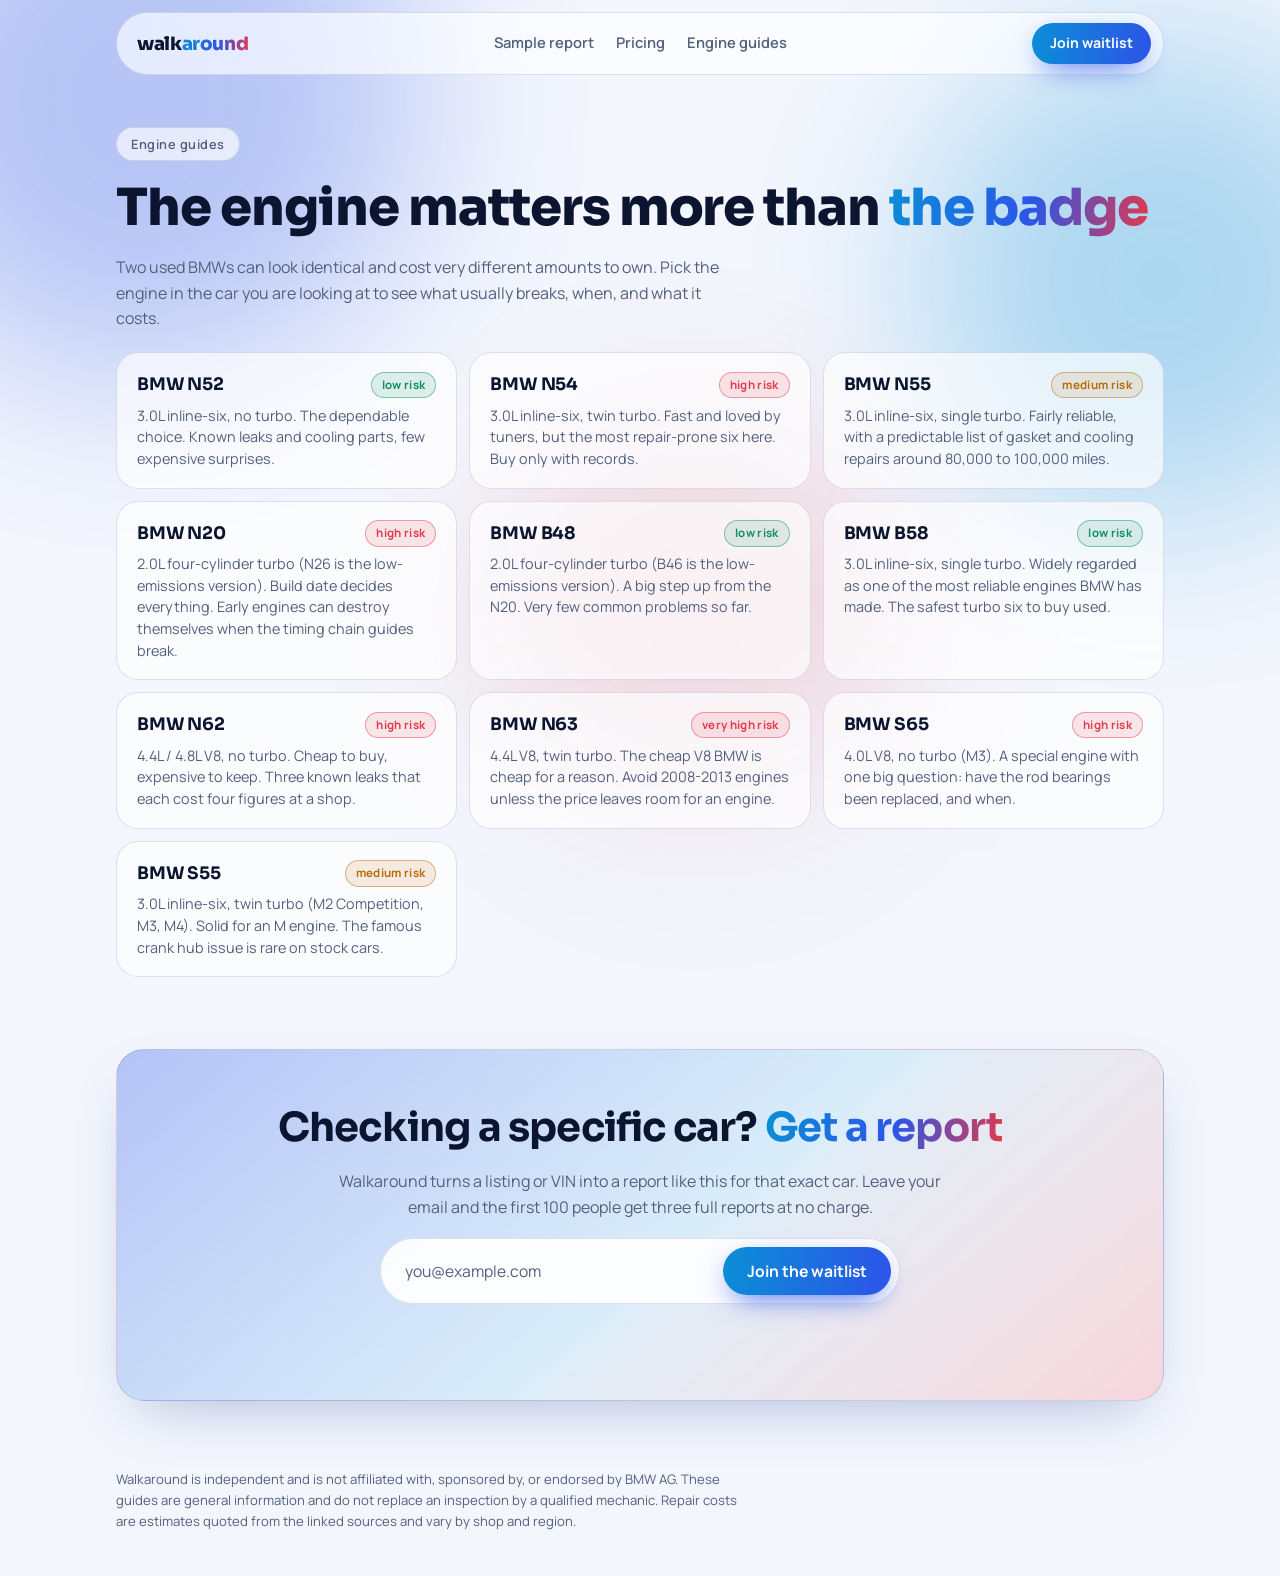
==== engines/index.html @ 2d7ad482 "Add engine guide pages generated from an engine database Adds data/engines.json (ten common US BMW e" ====
<!doctype html>
<html lang="en">
<head>
<meta charset="utf-8">
<meta name="viewport" content="width=device-width, initial-scale=1, viewport-fit=cover">
<title>BMW engine guides: problems and repair costs | Walkaround</title>
<meta name="description" content="Plain-English guides to common BMW engines: known problems, typical mileage, repair costs, and how risky each one is to buy used.">
<link rel="canonical" href="https://benshiautomotive.vercel.app/engines">
<link rel="stylesheet" href="https://fonts.googleapis.com/css2?family=Sora:wght@400;600;700;800&family=Manrope:wght@400;500;600;700&family=JetBrains+Mono:wght@400;500&display=swap">
<link rel="stylesheet" href="/styles.css">
</head>
<body>
<div class="aurora" aria-hidden="true"><b></b><b></b><b></b></div>

<header>
  <div class="wrap">
    <div class="nav">
      <a class="brand" href="/">walk<span class="grad-text">around</span></a>
      <nav aria-label="Sections">
        <a href="/#sample">Sample report</a>
        <a href="/#pricing">Pricing</a>
        <a href="/engines">Engine guides</a>
      </nav>
      <a class="btn small" href="#waitlist">Join waitlist</a>
    </div>
  </div>
</header>

<main>
<section class="guide">
  <div class="wrap">
    <span class="eyebrow">Engine guides</span>
    <h1>The engine matters more than <span class="grad-text">the badge</span></h1>
    <p class="sub">Two used BMWs can look identical and cost very different amounts to own. Pick the engine in the car you are looking at to see what usually breaks, when, and what it costs.</p>
    <div class="guide-list"><a class="tile" href="/engines/n52"><div class="top"><span class="name">BMW N52</span><span class="pill live">low risk</span></div><p>3.0L inline-six, no turbo. The dependable choice. Known leaks and cooling parts, few expensive surprises.</p></a><a class="tile" href="/engines/n54"><div class="top"><span class="name">BMW N54</span><span class="pill bad">high risk</span></div><p>3.0L inline-six, twin turbo. Fast and loved by tuners, but the most repair-prone six here. Buy only with records.</p></a><a class="tile" href="/engines/n55"><div class="top"><span class="name">BMW N55</span><span class="pill mid">medium risk</span></div><p>3.0L inline-six, single turbo. Fairly reliable, with a predictable list of gasket and cooling repairs around 80,000 to 100,000 miles.</p></a><a class="tile" href="/engines/n20"><div class="top"><span class="name">BMW N20</span><span class="pill bad">high risk</span></div><p>2.0L four-cylinder turbo (N26 is the low-emissions version). Build date decides everything. Early engines can destroy themselves when the timing chain guides break.</p></a><a class="tile" href="/engines/b48"><div class="top"><span class="name">BMW B48</span><span class="pill live">low risk</span></div><p>2.0L four-cylinder turbo (B46 is the low-emissions version). A big step up from the N20. Very few common problems so far.</p></a><a class="tile" href="/engines/b58"><div class="top"><span class="name">BMW B58</span><span class="pill live">low risk</span></div><p>3.0L inline-six, single turbo. Widely regarded as one of the most reliable engines BMW has made. The safest turbo six to buy used.</p></a><a class="tile" href="/engines/n62"><div class="top"><span class="name">BMW N62</span><span class="pill bad">high risk</span></div><p>4.4L / 4.8L V8, no turbo. Cheap to buy, expensive to keep. Three known leaks that each cost four figures at a shop.</p></a><a class="tile" href="/engines/n63"><div class="top"><span class="name">BMW N63</span><span class="pill bad">very high risk</span></div><p>4.4L V8, twin turbo. The cheap V8 BMW is cheap for a reason. Avoid 2008-2013 engines unless the price leaves room for an engine.</p></a><a class="tile" href="/engines/s65"><div class="top"><span class="name">BMW S65</span><span class="pill bad">high risk</span></div><p>4.0L V8, no turbo (M3). A special engine with one big question: have the rod bearings been replaced, and when.</p></a><a class="tile" href="/engines/s55"><div class="top"><span class="name">BMW S55</span><span class="pill mid">medium risk</span></div><p>3.0L inline-six, twin turbo (M2 Competition, M3, M4). Solid for an M engine. The famous crank hub issue is rare on stock cars.</p></a></div>
  </div>
</section>

<section id="waitlist">
  <div class="wrap">
    <div class="card cta">
      <h2>Checking a specific car? <span class="grad-text">Get a report</span></h2>
      <p class="sub">Walkaround turns a listing or VIN into a report like this for that exact car. Leave your email and the first 100 people get three full reports at no charge.</p>
      <form class="join" id="join-form" action="https://formspree.io/f/myeweqok" method="POST">
        <input id="join-email" name="email" type="email" aria-label="Email address" placeholder="you@example.com" autocomplete="email" required>
        <input class="trap" type="text" name="_gotcha" tabindex="-1" autocomplete="off" aria-hidden="true">
        <input type="hidden" name="source" value="engine-guide/engines">
        <button class="btn" type="submit">Join the waitlist</button>
      </form>
      <p class="status" id="join-status" role="status"></p>
    </div>
  </div>
</section>
</main>

<footer>
  <div class="wrap">
    <p class="fine">Walkaround is independent and is not affiliated with, sponsored by, or endorsed by BMW AG. These guides are general information and do not replace an inspection by a qualified mechanic. Repair costs are estimates quoted from the linked sources and vary by shop and region.</p>
  </div>
</footer>

<script src="/site.js" defer></script>
</body>
</html>
---- styles.css ----
/* Layout: dark, flowing aurora in motorsport stripe colors behind soft glass cards. One column that breathes, rounded everything, motion on load and hover. */
:root {
  --bg: #060a14;
  --bg-2: #0b1222;
  --glass: rgba(255, 255, 255, 0.055);
  --glass-strong: rgba(255, 255, 255, 0.09);
  --line: rgba(255, 255, 255, 0.12);
  --ink: #f1f5ff;
  --muted: #a3afc9;
  --sky: #45c4ff;
  --blue: #3b6bff;
  --coral: #ff5c6c;
  --warn: #ffb65c;
  --ok: #4fe3a1;
  --btn-ink: #04101f;
  --shadow: 0 24px 60px -20px rgba(0, 0, 0, 0.7);
  --blob-alpha: 0.55;
  --grad: linear-gradient(100deg, var(--sky), var(--blue) 55%, var(--coral));
  --display: "Sora", "Avenir Next", "Segoe UI", system-ui, sans-serif;
  --body: "Manrope", "Segoe UI", system-ui, -apple-system, Arial, sans-serif;
  --mono: "JetBrains Mono", ui-monospace, "SF Mono", Menlo, Consolas, monospace;
  color-scheme: dark;
}
@media (prefers-color-scheme: light) {
  :root:not([data-theme="dark"]) {
    --bg: #f3f6fd; --bg-2: #e8eefb; --glass: rgba(255, 255, 255, 0.66); --glass-strong: rgba(255, 255, 255, 0.9);
    --line: rgba(20, 40, 90, 0.13); --ink: #0c1530; --muted: #53607d; --sky: #0a8fd6; --blue: #2c55e8; --coral: #e2394c;
    --warn: #b96a00; --ok: #0f8f5c; --btn-ink: #ffffff; --shadow: 0 24px 60px -24px rgba(30, 60, 140, 0.35); --blob-alpha: 0.3;
    color-scheme: light;
  }
}
:root[data-theme="light"] {
  --bg: #f3f6fd; --bg-2: #e8eefb; --glass: rgba(255, 255, 255, 0.66); --glass-strong: rgba(255, 255, 255, 0.9);
  --line: rgba(20, 40, 90, 0.13); --ink: #0c1530; --muted: #53607d; --sky: #0a8fd6; --blue: #2c55e8; --coral: #e2394c;
  --warn: #b96a00; --ok: #0f8f5c; --btn-ink: #ffffff; --shadow: 0 24px 60px -24px rgba(30, 60, 140, 0.35); --blob-alpha: 0.3;
  color-scheme: light;
}
* { box-sizing: border-box; }
[hidden] { display: none !important; }
img { max-width: 100%; }
html { scroll-behavior: smooth; }
body { margin: 0; background: var(--bg); color: var(--ink); font-family: var(--body); font-size: 16px; line-height: 1.6; overflow-x: hidden; position: relative; }
.wrap { max-width: 1080px; margin: 0 auto; padding-left: max(16px, env(safe-area-inset-left, 0px)); padding-right: max(16px, env(safe-area-inset-right, 0px)); position: relative; }
h1, h2, h3 { font-family: var(--display); margin: 0; text-wrap: balance; letter-spacing: -0.02em; }
h1 { font-size: clamp(2.2rem, 5vw, 3.7rem); font-weight: 800; line-height: 1.06; }
h2 { font-size: clamp(1.7rem, 4vw, 2.5rem); font-weight: 700; line-height: 1.12; }
h3 { font-size: 1.12rem; font-weight: 600; letter-spacing: -0.01em; }
p { margin: 0; }
:focus-visible { outline: 2px solid var(--sky); outline-offset: 3px; }
.grad-text { background: var(--grad); -webkit-background-clip: text; background-clip: text; color: transparent; }
.eyebrow { display: inline-flex; align-items: center; gap: 8px; align-self: flex-start; font-size: 0.8rem; font-weight: 600; letter-spacing: 0.04em; color: var(--muted); padding: 6px 14px; border-radius: 999px; background: var(--glass); border: 1px solid var(--line); backdrop-filter: blur(12px); -webkit-backdrop-filter: blur(12px); }
.eyebrow i { width: 8px; height: 8px; border-radius: 50%; background: var(--ok); box-shadow: 0 0 12px var(--ok); animation: pulse 2.4s ease-in-out infinite; }

/* Aurora */
.aurora { position: absolute; inset: 0 0 auto 0; height: 1100px; overflow: hidden; pointer-events: none; z-index: 0; -webkit-mask-image: linear-gradient(#000 55%, transparent); mask-image: linear-gradient(#000 55%, transparent); }
.aurora b { position: absolute; border-radius: 50%; filter: blur(90px); opacity: var(--blob-alpha); will-change: transform; }
.aurora b:nth-child(1) { width: 560px; height: 560px; left: -140px; top: -180px; background: var(--blue); animation: drift-a 22s ease-in-out infinite alternate; }
.aurora b:nth-child(2) { width: 480px; height: 480px; right: -120px; top: 40px; background: var(--sky); animation: drift-b 26s ease-in-out infinite alternate; }
.aurora b:nth-child(3) { width: 420px; height: 420px; left: 38%; top: 420px; background: var(--coral); opacity: calc(var(--blob-alpha) * 0.6); animation: drift-c 30s ease-in-out infinite alternate; }
@keyframes drift-a { to { transform: translate(180px, 120px) scale(1.15); } }
@keyframes drift-b { to { transform: translate(-200px, 160px) scale(0.9); } }
@keyframes drift-c { to { transform: translate(-140px, -120px) scale(1.2); } }
@keyframes pulse { 50% { opacity: 0.45; transform: scale(0.8); } }
@keyframes rise { from { opacity: 0; transform: translateY(22px); } to { opacity: 1; transform: none; } }
@keyframes fade { from { opacity: 0; transform: translateY(8px); } to { opacity: 1; transform: none; } }
@keyframes sweep { from { stroke-dashoffset: 283; } }

/* Nav */
header { position: sticky; top: env(safe-area-inset-top, 0px); z-index: 20; padding-block: 12px; }
.nav { display: flex; align-items: center; justify-content: space-between; gap: 12px; padding: 10px 12px 10px 20px; border-radius: 999px; background: var(--glass); border: 1px solid var(--line); backdrop-filter: blur(18px) saturate(1.4); -webkit-backdrop-filter: blur(18px) saturate(1.4); }
.brand { color: var(--ink); text-decoration: none; font-family: var(--display); font-weight: 800; font-size: 1.15rem; letter-spacing: -0.02em; }
.nav nav { display: flex; gap: 22px; font-size: 0.92rem; font-weight: 600; }
.nav nav a { color: var(--muted); text-decoration: none; transition: color 0.25s; }
.nav nav a:hover { color: var(--ink); }
@media (max-width: 640px) { .nav nav { display: none; } }

.btn { display: inline-flex; align-items: center; justify-content: center; gap: 8px; font-family: var(--body); font-weight: 700; font-size: 0.98rem; padding: 13px 24px; border-radius: 999px; border: 0; cursor: pointer; text-decoration: none; color: var(--btn-ink); background: var(--grad); background-size: 180% 100%; background-position: 0 0; box-shadow: 0 10px 30px -10px var(--blue); transition: background-position 0.6s ease, transform 0.25s ease, box-shadow 0.25s ease; }
.btn:hover { background-position: 100% 0; transform: translateY(-2px); box-shadow: 0 16px 36px -10px var(--blue); }
.btn:active { transform: translateY(0); }
.btn.small { padding: 9px 18px; font-size: 0.88rem; }

/* Hero */
.hero .wrap { padding-block: 56px 40px; display: grid; grid-template-columns: minmax(0, 1.2fr) minmax(0, 0.8fr); gap: clamp(24px, 5vw, 56px); align-items: center; }
@media (max-width: 900px) { .hero .wrap { grid-template-columns: minmax(0, 1fr); } }
.hero-copy { display: flex; flex-direction: column; align-items: flex-start; gap: 22px; min-width: 0; }
.peek { padding: 24px; display: flex; flex-direction: column; gap: 12px; min-width: 0; animation: rise 0.9s 0.3s cubic-bezier(0.2, 0.7, 0.2, 1) both, float 8s 1.3s ease-in-out infinite; }
@keyframes float { 50% { transform: translate3d(0, -10px, 0); } }
.card.peek { backdrop-filter: none; -webkit-backdrop-filter: none; background: color-mix(in srgb, var(--bg-2) 86%, transparent); will-change: transform; }
.peek-top { display: flex; justify-content: space-between; align-items: center; gap: 10px; }
.peek h3 { font-size: 1.25rem; }
.peek-row { display: flex; justify-content: space-between; align-items: center; gap: 12px; font-size: 0.92rem; padding: 10px 14px; border-radius: 14px; background: var(--glass); border: 1px solid var(--line); }
.peek-row .num { font-family: var(--mono); font-size: 0.84rem; white-space: nowrap; font-variant-numeric: tabular-nums; }
.peek-verdict { padding: 12px 14px; border-radius: 14px; font-weight: 700; text-align: center; color: var(--btn-ink); background: var(--grad); }

.hero-copy > * { animation: rise 0.9s cubic-bezier(0.2, 0.7, 0.2, 1) both; }
.hero-copy > *:nth-child(2) { animation-delay: 0.08s; }
.hero-copy > *:nth-child(3) { animation-delay: 0.16s; }
.hero-copy > *:nth-child(4) { animation-delay: 0.24s; }
.hero-copy > *:nth-child(5) { animation-delay: 0.32s; }




.lede { max-width: 60ch; font-size: 1.12rem; color: var(--muted); }
.check { display: flex; gap: 8px; width: 100%; max-width: 640px; padding: 8px; border-radius: 999px; background: var(--glass-strong); border: 1px solid var(--line); backdrop-filter: blur(18px); -webkit-backdrop-filter: blur(18px); box-shadow: var(--shadow); transition: border-color 0.3s, box-shadow 0.3s; }
.check:focus-within { border-color: var(--sky); box-shadow: var(--shadow), 0 0 0 4px color-mix(in srgb, var(--sky) 22%, transparent); }
.check input, .join input { flex: 1 1 auto; min-width: 0; font: inherit; font-size: 0.98rem; padding: 10px 16px; background: transparent; border: 0; color: var(--ink); outline: none; }
.check input::placeholder, .join input::placeholder { color: var(--muted); }
.hint { font-size: 0.86rem; color: var(--muted); }
@media (max-width: 520px) {
  .check, .join { flex-direction: column; border-radius: 26px; }
  .check input, .join input { padding: 12px 14px; text-align: center; }
}

section .wrap { padding-block: 48px; display: flex; flex-direction: column; gap: 22px; }
.sub { color: var(--muted); max-width: 62ch; }
.card { background: var(--glass); border: 1px solid var(--line); border-radius: 28px; backdrop-filter: blur(20px) saturate(1.3); -webkit-backdrop-filter: blur(20px) saturate(1.3); box-shadow: var(--shadow); }

/* Report */
.report { padding: clamp(18px, 3.5vw, 34px); display: flex; flex-direction: column; gap: 26px; position: relative; overflow: hidden; }
.report::before { content: ""; position: absolute; inset: 0 0 auto 0; height: 3px; background: var(--grad); }
.report-head { display: flex; justify-content: space-between; align-items: center; gap: 20px; flex-wrap: wrap; }
.car { display: flex; flex-direction: column; gap: 12px; min-width: 0; flex: 1 1 320px; }
.car h3 { font-size: clamp(1.5rem, 3.6vw, 2.1rem); font-weight: 700; letter-spacing: -0.02em; }
.chips { display: flex; flex-wrap: wrap; gap: 8px; }
.chip { font-family: var(--mono); font-size: 0.8rem; padding: 6px 12px; border-radius: 999px; background: var(--glass-strong); border: 1px solid var(--line); color: var(--muted); font-variant-numeric: tabular-nums; }
.chip b { color: var(--ink); font-weight: 500; }
.gauge { position: relative; width: 190px; flex: 0 0 auto; margin: 0 auto; }
.gauge svg { display: block; width: 100%; height: auto; overflow: visible; }
.gauge .track { fill: none; stroke: var(--line); stroke-width: 12; stroke-linecap: round; }
.gauge .fill { fill: none; stroke: url(#g); stroke-width: 12; stroke-linecap: round; stroke-dasharray: 283; stroke-dashoffset: 127; animation: sweep 1.6s cubic-bezier(0.2, 0.7, 0.2, 1) 0.3s both; }
.gauge .read { position: absolute; left: 0; right: 0; bottom: 2px; text-align: center; }
.gauge .read strong { display: block; font-family: var(--display); font-weight: 700; font-size: 1.35rem; color: var(--warn); letter-spacing: -0.01em; }
.gauge .read span { font-size: 0.74rem; color: var(--muted); }
.group { display: flex; flex-direction: column; gap: 12px; }
.items { display: grid; gap: 10px; }
.item { display: grid; grid-template-columns: 10px minmax(0, 1fr) auto; align-items: center; gap: 6px 14px; padding: 14px 18px; border-radius: 18px; background: var(--glass); border: 1px solid var(--line); transition: transform 0.3s ease, background 0.3s ease, border-color 0.3s ease; }
.item:hover { transform: translateX(6px); background: var(--glass-strong); border-color: color-mix(in srgb, var(--sky) 45%, var(--line)); }
.dot { width: 10px; height: 10px; border-radius: 50%; background: var(--warn); box-shadow: 0 0 14px var(--warn); }
.dot.red { background: var(--coral); box-shadow: 0 0 14px var(--coral); }
.item .what { min-width: 0; }
.item strong { font-weight: 700; }
.item p { color: var(--muted); font-size: 0.92rem; line-height: 1.5; }
.cost { font-family: var(--mono); font-size: 0.86rem; white-space: nowrap; font-variant-numeric: tabular-nums; color: var(--ink); }
@media (max-width: 560px) { .item { grid-template-columns: 10px minmax(0, 1fr); } .cost { grid-column: 2; color: var(--muted); } }
.total { display: flex; justify-content: space-between; align-items: center; gap: 10px; flex-wrap: wrap; padding: 16px 20px; border-radius: 18px; border: 1px solid color-mix(in srgb, var(--warn) 40%, transparent); background: color-mix(in srgb, var(--warn) 12%, transparent); font-weight: 600; }
.total b { font-family: var(--display); font-size: 1.3rem; color: var(--warn); font-variant-numeric: tabular-nums; }
.ask { display: grid; grid-template-columns: repeat(auto-fit, minmax(min(100%, 340px), 1fr)); gap: 10px; margin: 0; padding: 0; list-style: none; }
.ask li { padding: 14px 18px; border-radius: 18px; background: var(--glass); border: 1px solid var(--line); font-size: 0.95rem; }
.verdict { padding: 18px 22px; border-radius: 20px; background: linear-gradient(120deg, color-mix(in srgb, var(--blue) 26%, transparent), color-mix(in srgb, var(--sky) 14%, transparent)); border: 1px solid color-mix(in srgb, var(--sky) 35%, transparent); }
.fine { font-size: 0.82rem; color: var(--muted); max-width: 78ch; }

/* Sources strip */
.sources .wrap { padding-block: 4px 20px; align-items: center; text-align: center; gap: 14px; }
.sources p { font-size: 0.86rem; font-weight: 600; color: var(--muted); letter-spacing: 0.03em; }
.source-row { display: flex; flex-wrap: wrap; justify-content: center; gap: 10px; }

/* Benefits */
.zig { display: grid; grid-template-columns: repeat(2, minmax(0, 1fr)); gap: clamp(20px, 5vw, 64px); align-items: center; padding-block: 16px; }
.zig.flip .zig-visual { order: -1; }
@media (max-width: 760px) { .zig { grid-template-columns: minmax(0, 1fr); } .zig.flip .zig-visual { order: 0; } }
.zig-text { display: flex; flex-direction: column; gap: 12px; min-width: 0; }
.zig-text h3 { font-size: clamp(1.3rem, 2.6vw, 1.7rem); font-weight: 700; letter-spacing: -0.02em; }
.zig-text p { color: var(--muted); max-width: 46ch; }
.zig-visual { padding: 24px; display: flex; flex-direction: column; gap: 12px; min-width: 0; transition: transform 0.4s ease; }
.zig-visual:hover { transform: translateY(-6px); }
.bar { display: grid; grid-template-columns: minmax(0, 1fr) auto; gap: 6px 12px; font-size: 0.9rem; }
.bar .num { font-family: var(--mono); font-size: 0.84rem; font-variant-numeric: tabular-nums; }
.bar i { grid-column: 1 / -1; display: block; height: 8px; border-radius: 999px; background: var(--glass-strong); overflow: hidden; }
.bar i::after { content: ""; display: block; height: 100%; width: var(--w); border-radius: 999px; background: var(--grad); }
.offer { display: flex; align-items: center; justify-content: center; gap: 22px; flex-wrap: wrap; padding-block: 10px; }
.offer div { display: flex; flex-direction: column; align-items: center; gap: 2px; font-size: 0.82rem; color: var(--muted); }
.offer b { font-family: var(--display); font-size: clamp(1.7rem, 4vw, 2.3rem); font-weight: 800; letter-spacing: -0.03em; color: var(--ink); font-variant-numeric: tabular-nums; }
.offer .was b { color: var(--muted); text-decoration: line-through; text-decoration-thickness: 2px; }
.offer .arrow { font-size: 1.6rem; color: var(--sky); }
.pill.bad { color: var(--coral); border-color: color-mix(in srgb, var(--coral) 45%, transparent); background: color-mix(in srgb, var(--coral) 12%, transparent); }
.pill.mid { color: var(--warn); border-color: color-mix(in srgb, var(--warn) 45%, transparent); background: color-mix(in srgb, var(--warn) 12%, transparent); }

/* FAQ */
.faq { display: grid; gap: 10px; max-width: 820px; }
.q { border-radius: 20px; background: var(--glass); border: 1px solid var(--line); padding: 0 22px; transition: background 0.3s, border-color 0.3s; }
.q[open] { background: var(--glass-strong); border-color: color-mix(in srgb, var(--sky) 40%, var(--line)); }
.q summary { list-style: none; cursor: pointer; padding: 18px 0; font-weight: 700; display: flex; justify-content: space-between; align-items: center; gap: 16px; }
.q summary::-webkit-details-marker { display: none; }
.q summary::after { content: "+"; font-family: var(--display); font-size: 1.5rem; line-height: 1; color: var(--sky); transition: transform 0.3s ease; }
.q[open] summary::after { transform: rotate(45deg); }
.q p { color: var(--muted); padding-bottom: 18px; max-width: 68ch; animation: fade 0.4s ease both; }
.badge { align-self: flex-start; font-size: 0.72rem; font-weight: 800; letter-spacing: 0.05em; text-transform: uppercase; padding: 4px 12px; border-radius: 999px; color: var(--btn-ink); background: var(--grad); }

/* Tabs */
.tabs { display: flex; flex-wrap: wrap; gap: 4px; padding: 6px; border-radius: 999px; background: var(--glass); border: 1px solid var(--line); align-self: flex-start; max-width: 100%; backdrop-filter: blur(14px); -webkit-backdrop-filter: blur(14px); }
@media (max-width: 560px) { .tabs { border-radius: 24px; } }
.tab { font: inherit; font-weight: 700; font-size: 0.92rem; padding: 9px 18px; border-radius: 999px; border: 0; background: transparent; color: var(--muted); cursor: pointer; transition: color 0.3s, background 0.3s, box-shadow 0.3s; }
.tab:hover { color: var(--ink); }
.tab[aria-selected="true"] { color: var(--btn-ink); background: var(--grad); box-shadow: 0 8px 22px -10px var(--blue); }
.panel { display: flex; flex-direction: column; gap: 16px; animation: fade 0.45s ease both; }
.grid { display: grid; grid-template-columns: repeat(auto-fill, minmax(230px, 1fr)); gap: 12px; }
.grid.five { grid-template-columns: repeat(auto-fit, minmax(185px, 1fr)); }
.tile { padding: 18px 20px; border-radius: 22px; background: var(--glass); border: 1px solid var(--line); display: flex; flex-direction: column; gap: 6px; transition: transform 0.35s ease, border-color 0.35s ease, background 0.35s ease; }
.tile:hover { transform: translateY(-5px); border-color: color-mix(in srgb, var(--sky) 50%, var(--line)); background: var(--glass-strong); }
.tile .top { display: flex; justify-content: space-between; align-items: center; gap: 10px; }
.tile .name { font-family: var(--display); font-weight: 700; font-size: 1.08rem; letter-spacing: -0.01em; }
.tile p { color: var(--muted); font-size: 0.9rem; line-height: 1.5; }
.rank { font-family: var(--mono); font-size: 0.78rem; color: var(--muted); font-variant-numeric: tabular-nums; }
.pill { font-size: 0.72rem; font-weight: 700; letter-spacing: 0.03em; padding: 3px 10px; border-radius: 999px; background: var(--glass-strong); border: 1px solid var(--line); color: var(--muted); white-space: nowrap; }
.pill.live { color: var(--ok); border-color: color-mix(in srgb, var(--ok) 45%, transparent); background: color-mix(in srgb, var(--ok) 12%, transparent); }

/* Pricing */
.plans { display: grid; grid-template-columns: repeat(auto-fit, minmax(250px, 1fr)); gap: 16px; align-items: stretch; }
.plan { padding: 28px; display: flex; flex-direction: column; gap: 12px; transition: transform 0.35s ease; }
.plan:hover { transform: translateY(-5px); }
.plan.full { background: linear-gradient(150deg, color-mix(in srgb, var(--blue) 30%, transparent), color-mix(in srgb, var(--coral) 12%, transparent)), var(--glass); border-color: color-mix(in srgb, var(--sky) 40%, transparent); }
.price { font-family: var(--display); font-weight: 800; font-size: 3rem; line-height: 1; letter-spacing: -0.03em; }
.price small { font-family: var(--body); font-weight: 500; font-size: 0.9rem; color: var(--muted); letter-spacing: 0; }
.plan ul { margin: 0; padding: 0; list-style: none; display: flex; flex-direction: column; gap: 8px; color: var(--muted); }
.plan li { padding-left: 24px; position: relative; }
.plan li::before { content: ""; position: absolute; left: 2px; top: 0.5em; width: 11px; height: 6px; border-left: 2px solid var(--ok); border-bottom: 2px solid var(--ok); transform: rotate(-45deg); }

/* Waitlist */
.cta { padding: clamp(28px, 6vw, 56px); display: flex; flex-direction: column; align-items: center; text-align: center; gap: 18px; background: linear-gradient(140deg, color-mix(in srgb, var(--blue) 34%, transparent), color-mix(in srgb, var(--sky) 14%, transparent) 55%, color-mix(in srgb, var(--coral) 20%, transparent)), var(--glass); }
.join { display: flex; gap: 8px; width: 100%; max-width: 520px; padding: 8px; border-radius: 999px; background: var(--glass-strong); border: 1px solid var(--line); }
.status { font-size: 0.92rem; color: var(--ok); min-height: 1.5em; }
.status.error { color: var(--coral); }
.trap { position: absolute; left: -9999px; width: 1px; height: 1px; opacity: 0; }
.btn[disabled] { opacity: 0.6; cursor: progress; transform: none; }
footer .wrap { padding-block: 20px 44px; }

@media (prefers-reduced-motion: reduce) {
  *, *::before, *::after { animation: none !important; transition: none !important; }
  html { scroll-behavior: auto; }
}

/* Engine guides */
.guide .wrap { padding-block: 40px 24px; display: flex; flex-direction: column; gap: 20px; }
.guide h1 { font-size: clamp(2rem, 4.6vw, 3.2rem); }
.crumbs { font-size: 0.86rem; color: var(--muted); }
.crumbs a, .prose a, .guide-list a { color: var(--sky); }
.summary { padding: clamp(18px, 3vw, 28px); display: flex; flex-direction: column; gap: 14px; }
.summary .row { display: flex; flex-wrap: wrap; gap: 10px; align-items: center; }
.summary p { max-width: 68ch; }
.pill.big { font-size: 0.82rem; padding: 6px 14px; }
.prose { display: flex; flex-direction: column; gap: 12px; max-width: 72ch; color: var(--muted); }
.prose ul { margin: 0; padding-left: 1.2em; display: flex; flex-direction: column; gap: 6px; }
.item .meta { font-family: var(--mono); font-size: 0.78rem; color: var(--muted); margin-top: 4px; }
.guide-list { display: grid; grid-template-columns: repeat(auto-fill, minmax(260px, 1fr)); gap: 12px; }
.guide-list a.tile { text-decoration: none; color: var(--ink); }
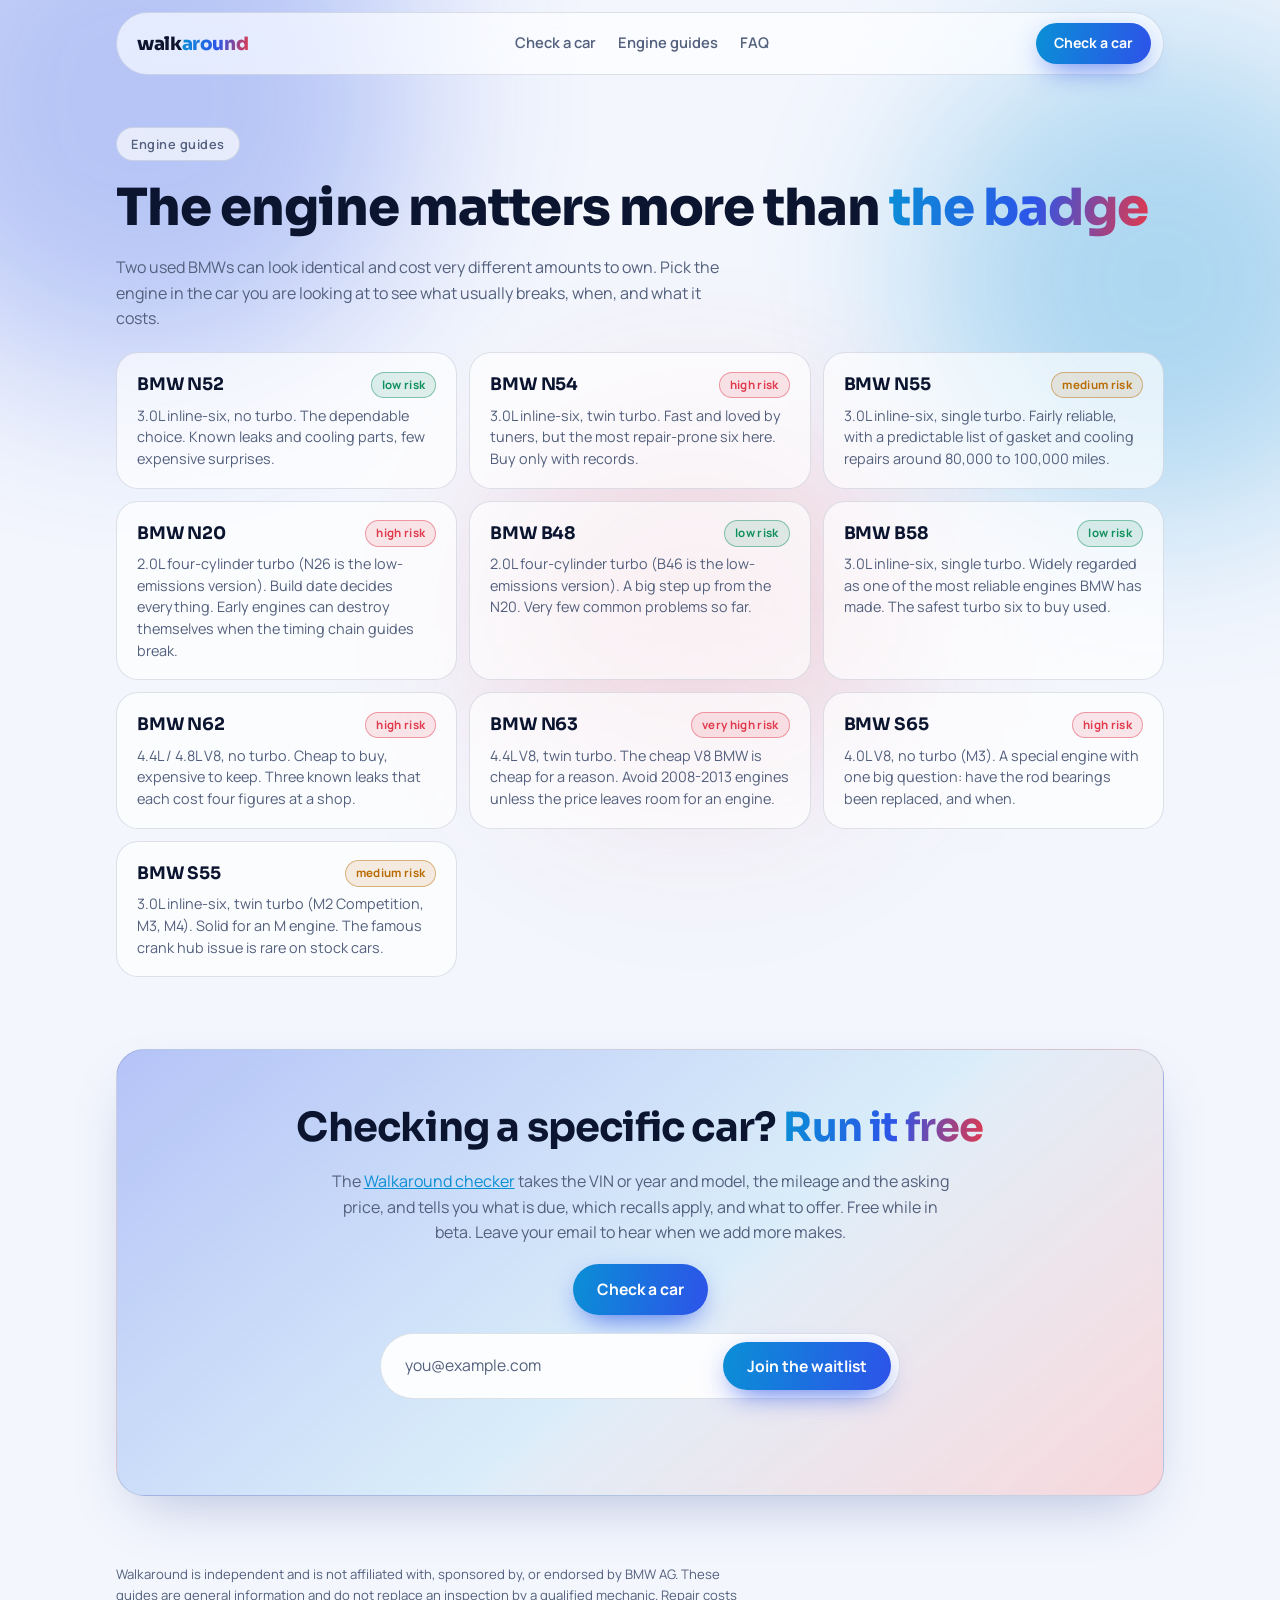
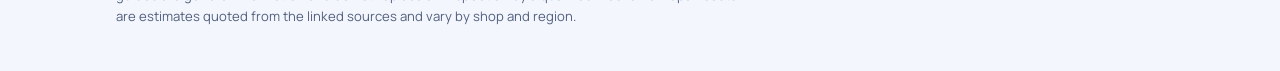
==== commit 339acdf7: "Make the checker real, with an offer and negotiation script Adds /check, a free checker that takes a" ====
--- a/engines/index.html
+++ b/engines/index.html
@@ -17,11 +17,11 @@
     <div class="nav">
       <a class="brand" href="/">walk<span class="grad-text">around</span></a>
       <nav aria-label="Sections">
-        <a href="/#sample">Sample report</a>
-        <a href="/#pricing">Pricing</a>
+        <a href="/check">Check a car</a>
         <a href="/engines">Engine guides</a>
+        <a href="/#faq">FAQ</a>
       </nav>
-      <a class="btn small" href="#waitlist">Join waitlist</a>
+      <a class="btn small" href="/check">Check a car</a>
     </div>
   </div>
 </header>
@@ -39,8 +39,9 @@
 <section id="waitlist">
   <div class="wrap">
     <div class="card cta">
-      <h2>Checking a specific car? <span class="grad-text">Get a report</span></h2>
-      <p class="sub">Walkaround turns a listing or VIN into a report like this for that exact car. Leave your email and the first 100 people get three full reports at no charge.</p>
+      <h2>Checking a specific car? <span class="grad-text">Run it free</span></h2>
+      <p class="sub">The <a href="/check">Walkaround checker</a> takes the VIN or year and model, the mileage and the asking price, and tells you what is due, which recalls apply, and what to offer. Free while in beta. Leave your email to hear when we add more makes.</p>
+      <p><a class="btn" href="/check">Check a car</a></p>
       <form class="join" id="join-form" action="https://formspree.io/f/myeweqok" method="POST">
         <input id="join-email" name="email" type="email" aria-label="Email address" placeholder="you@example.com" autocomplete="email" required>
         <input class="trap" type="text" name="_gotcha" tabindex="-1" autocomplete="off" aria-hidden="true">
--- a/styles.css
+++ b/styles.css
@@ -238,9 +238,41 @@
 .summary { padding: clamp(18px, 3vw, 28px); display: flex; flex-direction: column; gap: 14px; }
 .summary .row { display: flex; flex-wrap: wrap; gap: 10px; align-items: center; }
 .summary p { max-width: 68ch; }
-.pill.big { font-size: 0.82rem; padding: 6px 14px; }
+.pill.big { font-size: 0.82rem; padding: 6px 14px; white-space: normal; }
 .prose { display: flex; flex-direction: column; gap: 12px; max-width: 72ch; color: var(--muted); }
 .prose ul { margin: 0; padding-left: 1.2em; display: flex; flex-direction: column; gap: 6px; }
 .item .meta { font-family: var(--mono); font-size: 0.78rem; color: var(--muted); margin-top: 4px; }
 .guide-list { display: grid; grid-template-columns: repeat(auto-fill, minmax(260px, 1fr)); gap: 12px; }
 .guide-list a.tile { text-decoration: none; color: var(--ink); }
+
+/* Checker */
+.sr-only { position: absolute; width: 1px; height: 1px; overflow: hidden; clip: rect(0 0 0 0); white-space: nowrap; }
+.car-form { padding: clamp(18px, 3vw, 28px); display: grid; grid-template-columns: repeat(2, minmax(0, 1fr)); gap: 16px 18px; }
+@media (max-width: 560px) { .car-form { grid-template-columns: minmax(0, 1fr); } }
+.field { display: flex; flex-direction: column; gap: 6px; min-width: 0; }
+.field.wide { grid-column: 1 / -1; }
+.field label { font-weight: 700; font-size: 0.92rem; }
+.field .opt { font-weight: 500; color: var(--muted); font-size: 0.8rem; }
+.field input, .field select, .feedback textarea { font: inherit; font-size: 1rem; color: var(--ink); background: var(--glass-strong); border: 1px solid var(--line); border-radius: 14px; padding: 12px 14px; min-width: 0; width: 100%; transition: border-color 0.25s, box-shadow 0.25s; }
+.field input:focus, .field select:focus, .feedback textarea:focus { outline: none; border-color: var(--sky); box-shadow: 0 0 0 3px color-mix(in srgb, var(--sky) 25%, transparent); }
+.field select option { color: #0c1530; }
+.vin-row { display: flex; gap: 8px; }
+.vin-row input { flex: 1 1 auto; font-family: var(--mono); text-transform: uppercase; letter-spacing: 0.04em; }
+.btn.ghost { background: var(--glass-strong); color: var(--ink); border: 1px solid var(--line); box-shadow: none; }
+.btn.ghost:hover { border-color: var(--sky); }
+.actions { flex-direction: row; align-items: center; flex-wrap: wrap; gap: 14px; }
+.report-wrap { display: flex; flex-direction: column; gap: 18px; scroll-margin-top: 90px; }
+.item.pick { cursor: pointer; }
+.pick-side { display: flex; flex-direction: column; align-items: flex-end; gap: 6px; }
+.tick-wrap { display: inline-flex; align-items: center; gap: 6px; font-size: 0.8rem; color: var(--muted); white-space: nowrap; }
+.tick-wrap input { width: 18px; height: 18px; accent-color: var(--blue); }
+@media (max-width: 560px) { .pick-side { grid-column: 2; flex-direction: row; align-items: center; justify-content: space-between; } }
+.offer-box { display: flex; flex-direction: column; gap: 10px; padding: 18px; border-radius: 20px; background: var(--glass); border: 1px solid var(--line); }
+.math { color: var(--muted); font-size: 0.92rem; }
+.copy-text { margin: 0; white-space: pre-wrap; word-break: break-word; font-family: var(--body); font-size: 0.95rem; line-height: 1.55; padding: 16px 18px; border-radius: 18px; background: var(--glass); border: 1px solid var(--line); }
+.feedback { display: flex; flex-direction: column; gap: 10px; width: 100%; max-width: 560px; }
+.feedback textarea { resize: vertical; }
+.nav nav a[aria-current="page"] { color: var(--ink); }
+.sub a, .q p a, .fine a { color: var(--sky); }
+.group > .btn { align-self: flex-start; }
+.btn { white-space: nowrap; }
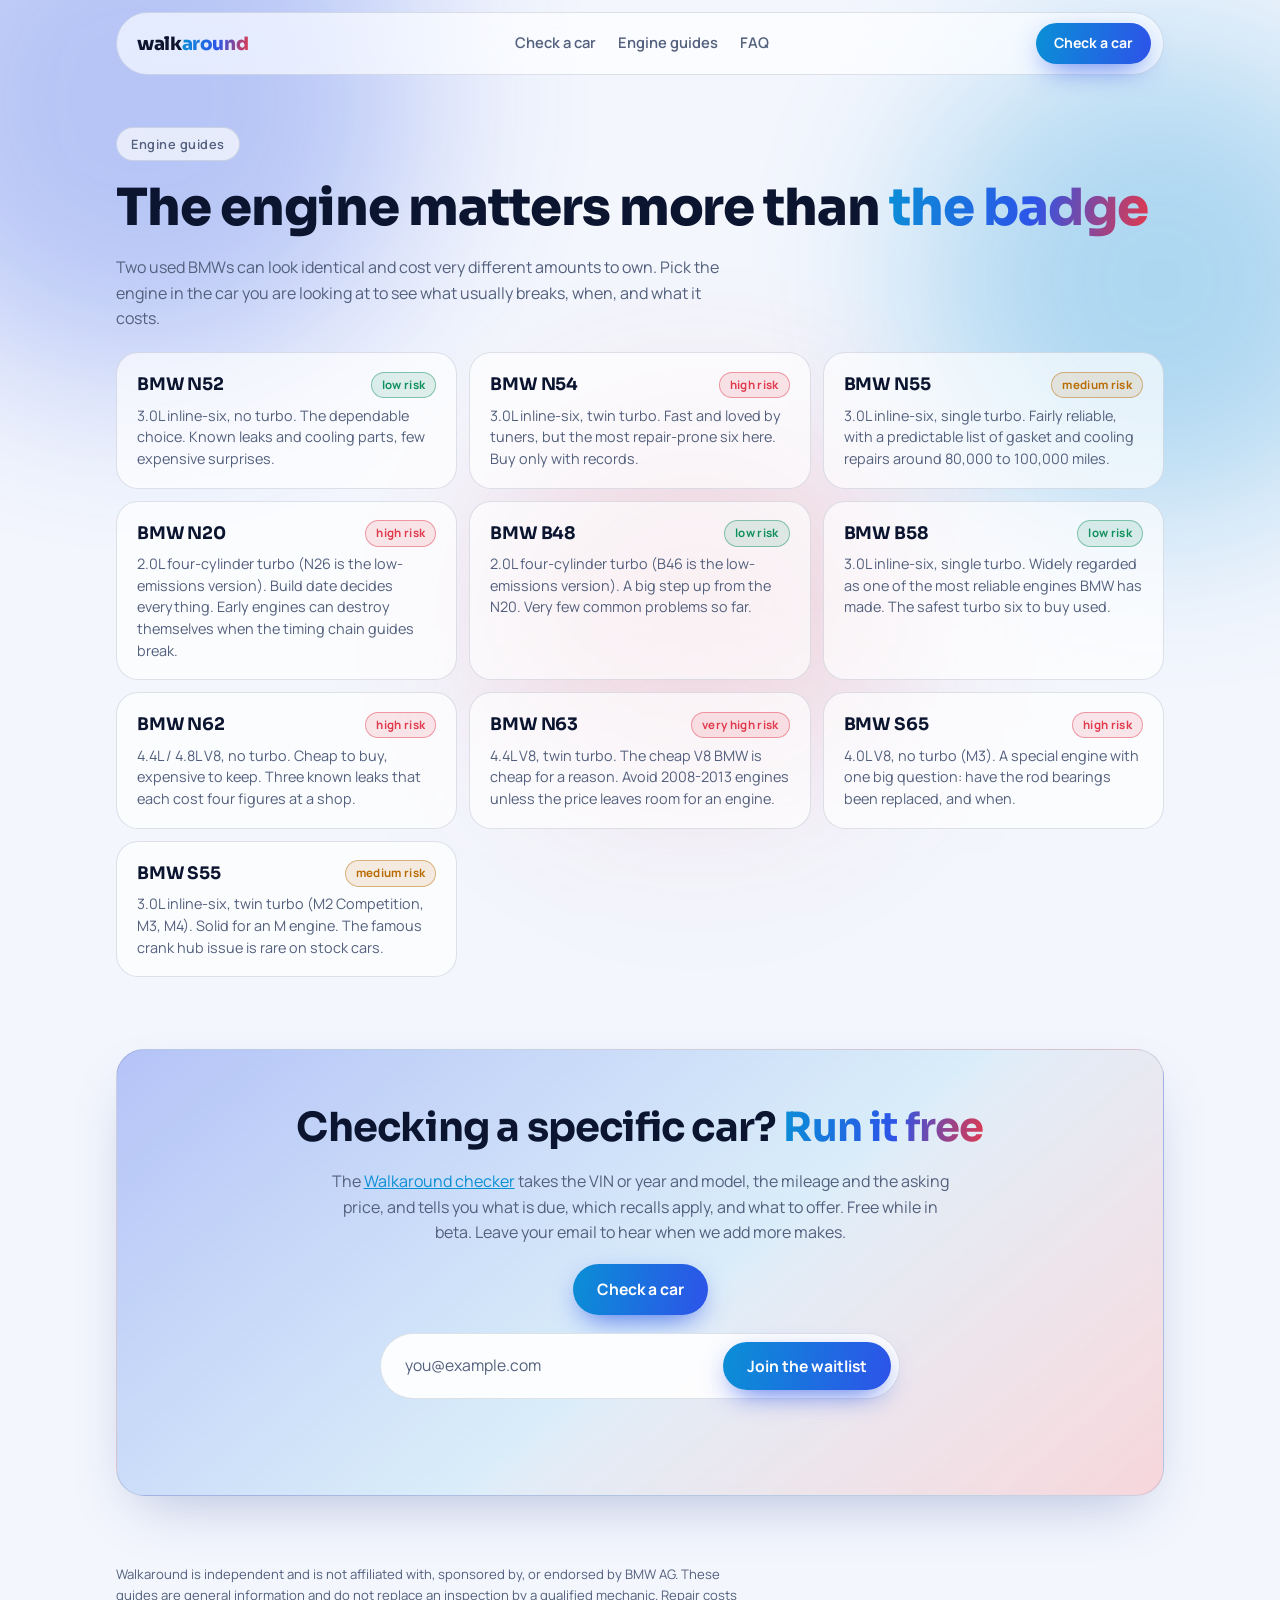
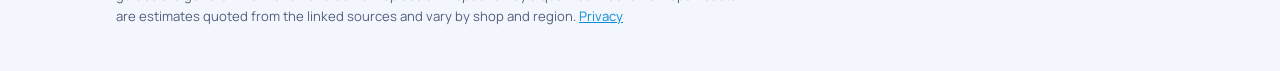
==== commit 24abb62b: "Add the Walkaround Chrome extension, and share the report math Chrome extension (extension/): on lis" ====
--- a/engines/index.html
+++ b/engines/index.html
@@ -56,7 +56,7 @@
 
 <footer>
   <div class="wrap">
-    <p class="fine">Walkaround is independent and is not affiliated with, sponsored by, or endorsed by BMW AG. These guides are general information and do not replace an inspection by a qualified mechanic. Repair costs are estimates quoted from the linked sources and vary by shop and region.</p>
+    <p class="fine">Walkaround is independent and is not affiliated with, sponsored by, or endorsed by BMW AG. These guides are general information and do not replace an inspection by a qualified mechanic. Repair costs are estimates quoted from the linked sources and vary by shop and region. <a href="/privacy">Privacy</a></p>
   </div>
 </footer>
 
--- a/styles.css
+++ b/styles.css
@@ -241,6 +241,7 @@
 .pill.big { font-size: 0.82rem; padding: 6px 14px; white-space: normal; }
 .prose { display: flex; flex-direction: column; gap: 12px; max-width: 72ch; color: var(--muted); }
 .prose ul { margin: 0; padding-left: 1.2em; display: flex; flex-direction: column; gap: 6px; }
+.prose h2 { font-size: clamp(1.15rem, 2.4vw, 1.4rem); color: var(--ink); margin-top: 14px; }
 .item .meta { font-family: var(--mono); font-size: 0.78rem; color: var(--muted); margin-top: 4px; }
 .guide-list { display: grid; grid-template-columns: repeat(auto-fill, minmax(260px, 1fr)); gap: 12px; }
 .guide-list a.tile { text-decoration: none; color: var(--ink); }
@@ -253,9 +254,12 @@
 .field.wide { grid-column: 1 / -1; }
 .field label { font-weight: 700; font-size: 0.92rem; }
 .field .opt { font-weight: 500; color: var(--muted); font-size: 0.8rem; }
-.field input, .field select, .feedback textarea { font: inherit; font-size: 1rem; color: var(--ink); background: var(--glass-strong); border: 1px solid var(--line); border-radius: 14px; padding: 12px 14px; min-width: 0; width: 100%; transition: border-color 0.25s, box-shadow 0.25s; }
-.field input:focus, .field select:focus, .feedback textarea:focus { outline: none; border-color: var(--sky); box-shadow: 0 0 0 3px color-mix(in srgb, var(--sky) 25%, transparent); }
+.field input, .field select, .field textarea, .feedback textarea { font: inherit; font-size: 1rem; color: var(--ink); background: var(--glass-strong); border: 1px solid var(--line); border-radius: 14px; padding: 12px 14px; min-width: 0; width: 100%; transition: border-color 0.25s, box-shadow 0.25s; }
+.field input:focus, .field select:focus, .field textarea:focus, .feedback textarea:focus { outline: none; border-color: var(--sky); box-shadow: 0 0 0 3px color-mix(in srgb, var(--sky) 25%, transparent); }
 .field select option { color: #0c1530; }
+.field textarea { resize: vertical; min-height: 84px; }
+.or-line { grid-column: 1 / -1; display: flex; align-items: center; gap: 12px; color: var(--muted); font-size: 0.85rem; }
+.or-line::before, .or-line::after { content: ""; flex: 1; height: 1px; background: var(--line); }
 .vin-row { display: flex; gap: 8px; }
 .vin-row input { flex: 1 1 auto; font-family: var(--mono); text-transform: uppercase; letter-spacing: 0.04em; }
 .btn.ghost { background: var(--glass-strong); color: var(--ink); border: 1px solid var(--line); box-shadow: none; }
@@ -269,6 +273,11 @@
 @media (max-width: 560px) { .pick-side { grid-column: 2; flex-direction: row; align-items: center; justify-content: space-between; } }
 .offer-box { display: flex; flex-direction: column; gap: 10px; padding: 18px; border-radius: 20px; background: var(--glass); border: 1px solid var(--line); }
 .math { color: var(--muted); font-size: 0.92rem; }
+.math.market { color: var(--ink); border-top: 1px solid var(--line); padding-top: 10px; }
+details.more { margin-top: 4px; font-size: 0.9rem; }
+details.more summary { cursor: pointer; color: var(--sky); font-weight: 600; width: fit-content; }
+details.more p { margin-top: 6px; }
+.what:has(details.more[open]) > p.short { display: none; }
 .copy-text { margin: 0; white-space: pre-wrap; word-break: break-word; font-family: var(--body); font-size: 0.95rem; line-height: 1.55; padding: 16px 18px; border-radius: 18px; background: var(--glass); border: 1px solid var(--line); }
 .feedback { display: flex; flex-direction: column; gap: 10px; width: 100%; max-width: 560px; }
 .feedback textarea { resize: vertical; }
